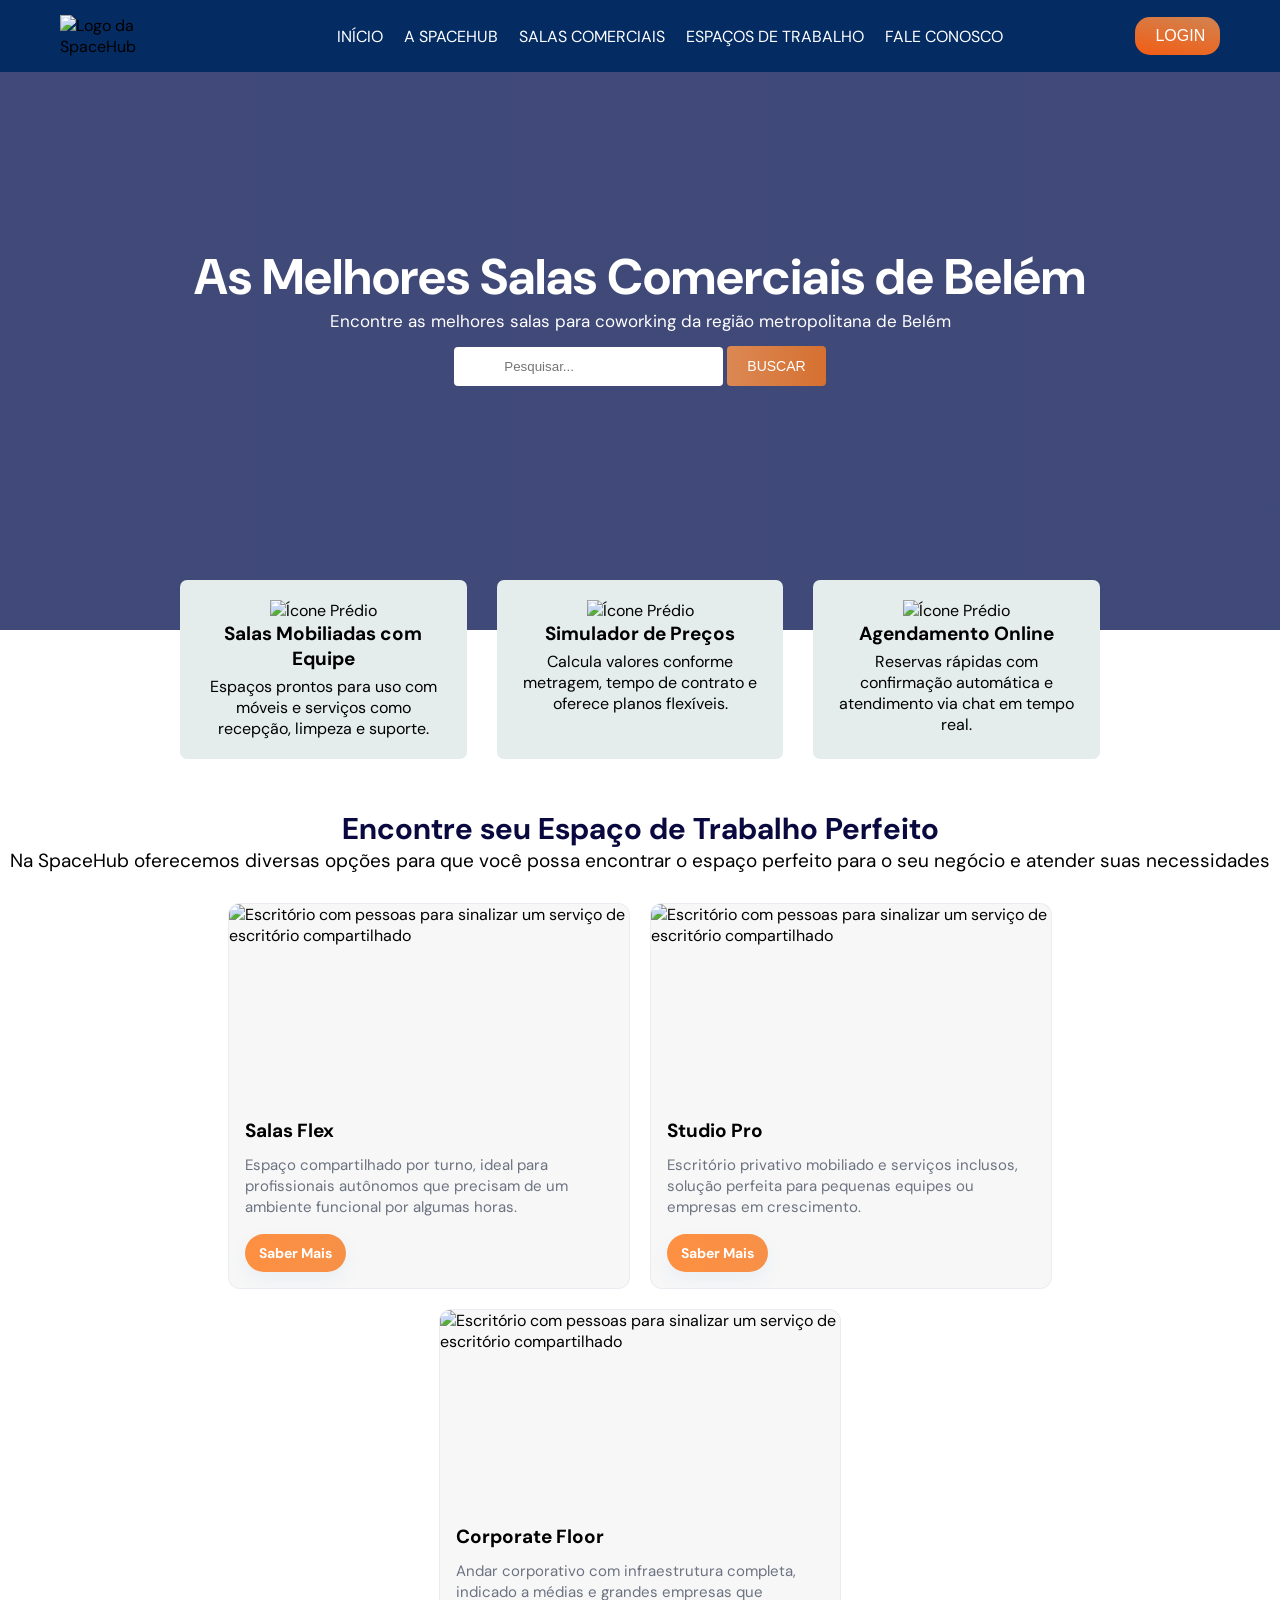
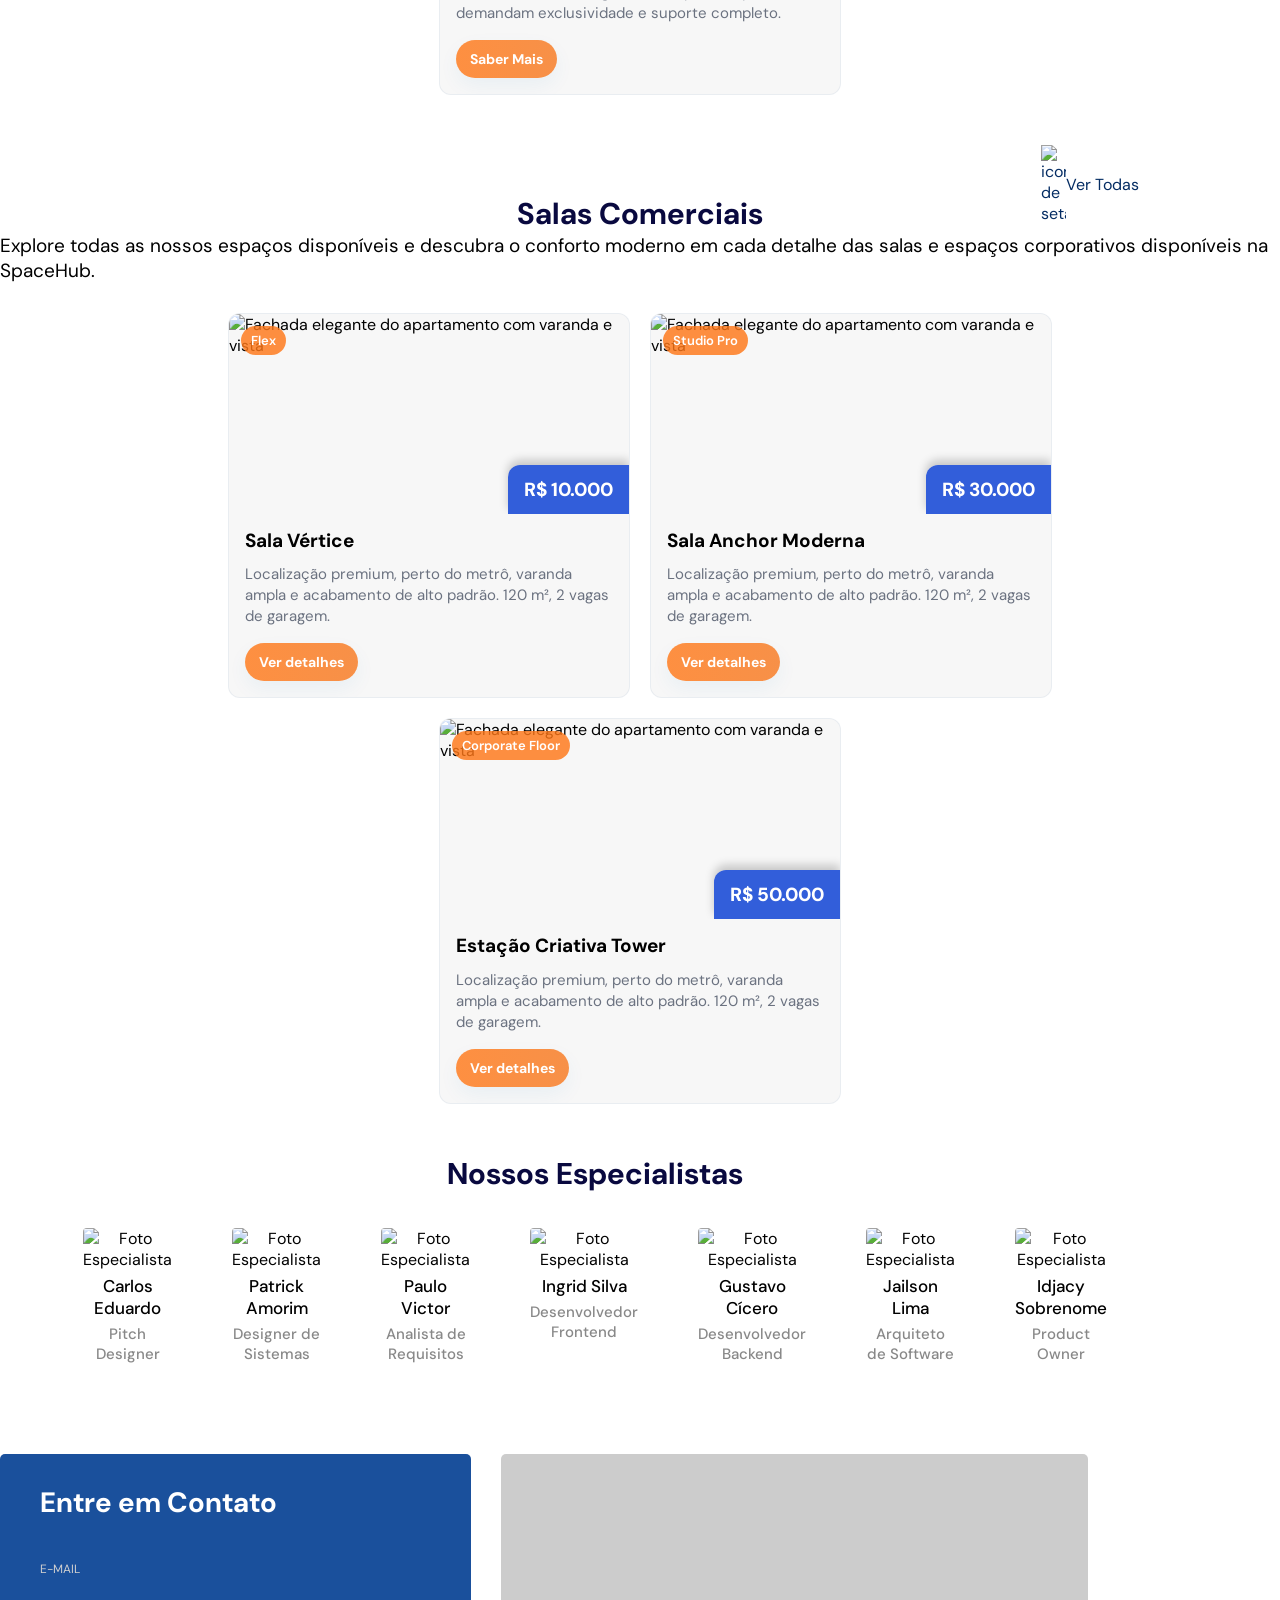
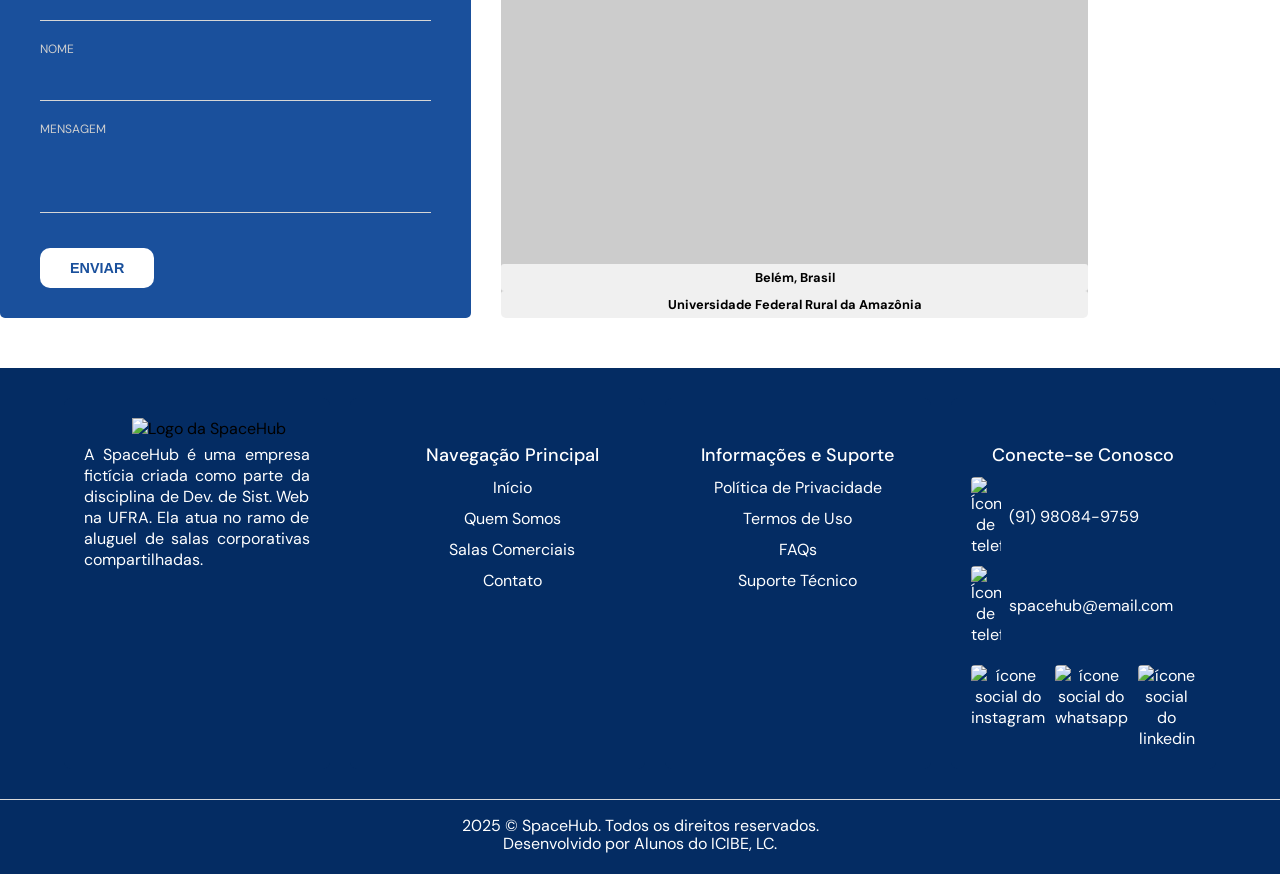
==== index.html @ b1abb8e8 "Primeiro Commit" ====
<!DOCTYPE html>
<html lang="en">
  <head>
    <meta charset="UTF-8" />
    <meta name="viewport" content="width=device-width, initial-scale=1.0" />
    <title>SpaceHub</title>
    <link rel="preconnect" href="https://fonts.googleapis.com" />
    <link rel="preconnect" href="https://fonts.gstatic.com" crossorigin />
    <link
      href="https://fonts.googleapis.com/css2?family=DM+Sans:ital,opsz,wght@0,9..40,100..1000;1,9..40,100..1000&family=Inter:ital,opsz,wght@0,14..32,100..900;1,14..32,100..900&family=Poppins:ital,wght@0,100;0,200;0,300;0,400;0,500;0,600;0,700;0,800;0,900;1,100;1,200;1,300;1,400;1,500;1,600;1,700;1,800;1,900&display=swap"
      rel="stylesheet"
    />
    <link rel="stylesheet" href="style.css" />
  </head>
  <body>
    <div class="header-menu">
      <img
        src="https://raw.githubusercontent.com/ingridslv/repositorio-imagens/main/assets/img/spacehub/logo.png"
        alt="Logo da SpaceHub"
      />
      <ul>
        <li><a href="index.html">INÍCIO</a></li>
        <li><a href="quem_somos.html">A SPACEHUB</a></li>
        <li><a href="salas_comerciais.html">SALAS COMERCIAIS</a></li>
        <li><a href="espacos_trabalho.html">ESPAÇOS DE TRABALHO</a></li>
        <li><a href="contato.html">FALE CONOSCO</a></li>
      </ul>
      <button>
        <img
          src="https://raw.githubusercontent.com/ingridslv/repositorio-imagens/main/assets/img/spacehub/user-svg.svg"
          alt=""
        />LOGIN
      </button>
    </div>

    <div class="banner">
      <h1>As Melhores Salas Comerciais de Belém</h1>
      <p>
        Encontre as melhores salas para coworking da região metropolitana de
        Belém
      </p>
      <form id="searchForm">
        <input type="text" id="searchInput" placeholder="Pesquisar..." />
        <button type="submit">BUSCAR</button>
      </form>
    </div>

    <!-- #section de icones beneficios -->

    <div class="icones-container">
      <div class="box">
        <img
          src="https://raw.githubusercontent.com/ingridslv/repositorio-imagens/main/assets/img/spacehub/office.svg"
          alt="Ícone Prédio"
        />
        <h2>Salas Mobiliadas com Equipe</h2>
        <p>
          Espaços prontos para uso com móveis e serviços como recepção, limpeza
          e suporte.
        </p>
      </div>
      <div class="box">
        <img
          src="https://raw.githubusercontent.com/ingridslv/repositorio-imagens/main/assets/img/spacehub/price.svg"
          alt="Ícone Prédio"
        />
        <h2>Simulador de Preços</h2>
        <p>
          Calcula valores conforme metragem, tempo de contrato e oferece planos
          flexíveis.
        </p>
      </div>
      <div class="box">
        <img
          src="https://raw.githubusercontent.com/ingridslv/repositorio-imagens/main/assets/img/spacehub/calendar.svg"
          alt="Ícone Prédio"
        />
        <h2>Agendamento Online</h2>
        <p>
          Reservas rápidas com confirmação automática e atendimento via chat em
          tempo real.
        </p>
      </div>
    </div>

    <!-- seção de espaços de trabalho card -->
    <div class="container-principal">
      <h2 class="titulo-principal">Encontre seu Espaço de Trabalho Perfeito</h2>
      <p class="texto-principal">
        Na SpaceHub oferecemos diversas opções para que você possa encontrar o
        espaço perfeito para o seu negócio e atender suas necessidades
      </p>
      <div class="cards">
        <div class="card-single">
          <div class="media">
            <img
              src="https://raw.githubusercontent.com/ingridslv/repositorio-imagens/main/assets/img/spacehub/offices (1).png"
              alt="Escritório com pessoas para sinalizar um serviço de escritório compartilhado"
            />
          </div>

          <div class="content">
            <h3 class="title">Salas Flex</h3>

            <p class="descricao">
              Espaço compartilhado por turno, ideal para profissionais autônomos
              que precisam de um ambiente funcional por algumas horas.
            </p>
            <a class="btn" href="#"> Saber Mais </a>
          </div>
        </div>
        <div class="card-single">
          <div class="media">
            <img
              src="https://raw.githubusercontent.com/ingridslv/repositorio-imagens/main/assets/img/spacehub/offices (2).png"
              alt="Escritório com pessoas para sinalizar um serviço de escritório compartilhado"
            />
          </div>

          <div class="content">
            <h3 class="title">Studio Pro</h3>

            <p class="descricao">
              Escritório privativo mobiliado e serviços inclusos, solução
              perfeita para pequenas equipes ou empresas em crescimento.
            </p>
            <a class="btn" href="#"> Saber Mais </a>
          </div>
        </div>
        <div class="card-single">
          <div class="media">
            <img
              src="https://raw.githubusercontent.com/ingridslv/repositorio-imagens/main/assets/img/spacehub/offices (3).png"
              alt="Escritório com pessoas para sinalizar um serviço de escritório compartilhado"
            />
          </div>

          <div class="content">
            <h3 class="title">Corporate Floor</h3>

            <p class="descricao">
              Andar corporativo com infraestrutura completa, indicado a médias e
              grandes empresas que demandam exclusividade e suporte completo.
            </p>
            <a class="btn" href="#"> Saber Mais </a>
          </div>
        </div>
      </div>
    </div>
    <!-- --------------------------salas comerciais---------------------------- -->
    <div class="container-principal salas-comerciais">
      <div class="ver-botao">
        <a class="icon-cent" href="#"
          ><img
            src="https://raw.githubusercontent.com/ingridslv/repositorio-imagens/main/assets/img/spacehub/arrow-sm-right-svgrepo-com.svg"
            alt="icon de seta"
          />Ver Todas</a
        >
      </div>
      <h2 class="titulo-principal">Salas Comerciais</h2>
      <p class="texto-principal">
        Explore todas as nossos espaços disponíveis e descubra o conforto
        moderno em cada detalhe das salas e espaços corporativos disponíveis na
        SpaceHub.
      </p>
      <div class="cards">
        <div class="card-single">
          <div class="media">
            <span class="flag" aria-hidden="true">Flex</span>
            <img
              src="https://raw.githubusercontent.com/ingridslv/repositorio-imagens/main/assets/img/spacehub/Sala-Vertice1.png"
              alt="Fachada elegante do apartamento com varanda e vista"
            />
            <div class="preco-destaque">R$ 10.000</div>
          </div>

          <div class="content">
            <h3 class="title">Sala Vértice</h3>

            <p class="descricao">
              Localização premium, perto do metrô, varanda ampla e acabamento de
              alto padrão. 120 m², 2 vagas de garagem.
            </p>
            <a class="btn" href="#"> Ver detalhes </a>
          </div>
        </div>
        <div class="card-single">
          <div class="media">
            <span class="flag" aria-hidden="true">Studio Pro</span>
            <img
              src="https://raw.githubusercontent.com/ingridslv/repositorio-imagens/main/assets/img/spacehub/Sala-Anchor1.png"
              alt="Fachada elegante do apartamento com varanda e vista"
            />
            <div class="preco-destaque">R$ 30.000</div>
          </div>

          <div class="content">
            <h3 class="title">Sala Anchor Moderna</h3>

            <p class="descricao">
              Localização premium, perto do metrô, varanda ampla e acabamento de
              alto padrão. 120 m², 2 vagas de garagem.
            </p>
            <a class="btn" href="#"> Ver detalhes </a>
          </div>
        </div>
        <div class="card-single">
          <div class="media">
            <span class="flag" aria-hidden="true">Corporate Floor</span>
            <img
              src="https://raw.githubusercontent.com/ingridslv/repositorio-imagens/main/assets/img/spacehub/estacao-criativa1.png"
              alt="Fachada elegante do apartamento com varanda e vista"
            />
            <div class="preco-destaque">R$ 50.000</div>
          </div>

          <div class="content">
            <h3 class="title">Estação Criativa Tower</h3>

            <p class="descricao">
              Localização premium, perto do metrô, varanda ampla e acabamento de
              alto padrão. 120 m², 2 vagas de garagem.
            </p>
            <a class="btn" href="#"> Ver detalhes </a>
          </div>
        </div>
      </div>
    </div>
    <!-- --------------------------especialistas ---------------------------- -->

    <div class="container-principal" style="width: 93%; justify-self: center">
      <h2 class="titulo-principal" style="margin-bottom: -35px">
        Nossos Especialistas
      </h2>
      <div
        class="colab"
        style="
          display: flex;
          flex-direction: row;
          gap: 20px;
          margin: 70px;
          margin-right: 70px;
        "
      >
        <div class="box card">
          <img
            src="https://raw.githubusercontent.com/ingridslv/repositorio-imagens/main/assets/img/spacehub/team1.png"
            alt="Foto Especialista"
            style="max-width: 100%"
          />
          <p>Carlos Eduardo</p>
          <p class="prof">Pitch Designer</p>
        </div>
        <div class="box card">
          <img
            src="https://raw.githubusercontent.com/ingridslv/repositorio-imagens/main/assets/img/spacehub/team2.png"
            alt="Foto Especialista"
            style="max-width: 100%"
          />
          <p>Patrick Amorim</p>
          <p class="prof">Designer de Sistemas</p>
        </div>
        <div class="box card">
          <img
            src="https://raw.githubusercontent.com/ingridslv/repositorio-imagens/main/assets/img/spacehub/team3.png"
            alt="Foto Especialista"
            style="max-width: 100%"
          />
          <p>Paulo Victor</p>
          <p class="prof">Analista de Requisitos</p>
        </div>
        <div class="box card">
          <img
            src="https://raw.githubusercontent.com/ingridslv/repositorio-imagens/main/assets/img/spacehub/team4.png"
            alt="Foto Especialista"
            style="max-width: 100%"
          />
          <p>Ingrid Silva</p>
          <p class="prof">Desenvolvedor Frontend</p>
        </div>
        <div class="box card">
          <img
            src="https://raw.githubusercontent.com/ingridslv/repositorio-imagens/main/assets/img/spacehub/team5.png"
            alt="Foto Especialista"
            style="max-width: 100%"
          />
          <p>Gustavo Cícero</p>
          <p class="prof">Desenvolvedor Backend</p>
        </div>
        <div class="box card">
          <img
            src="https://raw.githubusercontent.com/ingridslv/repositorio-imagens/main/assets/img/spacehub/team6.png"
            alt="Foto Especialista"
            style="max-width: 100%"
          />
          <p>Jailson Lima</p>
          <p class="prof">Arquiteto de Software</p>
        </div>
        <div class="box card">
          <img
            src="https://raw.githubusercontent.com/ingridslv/repositorio-imagens/main/assets/img/spacehub/team7.png"
            alt="Foto Especialista"
            style="max-width: 100%"
          />
          <p>Idjacy Sobrenome</p>
          <p class="prof">Product Owner</p>
        </div>
      </div>
    </div>

    <!-- ----------------------------------------------form contato------------------------ -->
    <div style="width: 85%; justify-self: center">
      <div class="area-cont">
        <div class="bloco-formulario">
          <h2 class="titulo-bloco">Entre em Contato</h2>

          <form class="formulario-mensagem">
            <div class="campo-grupo">
              <label for="email" class="rotulo">E-mail</label>
              <input
                type="email"
                id="email"
                class="campo-texto"
                placeholder=""
              />
            </div>

            <div class="campo-grupo">
              <label for="nome" class="rotulo">Nome</label>
              <input type="text" id="nome" class="campo-texto" placeholder="" />
            </div>

            <div class="campo-grupo-mensagem">
              <label for="mensagem" class="rotulo">Mensagem</label>
              <textarea
                id="mensagem"
                class="campo-mensagem"
                placeholder=""
              ></textarea>
            </div>

            <button type="submit" class="botao-enviar">ENVIAR</button>
          </form>
        </div>

        <div class="bloco-mapa">
          <iframe
            src="https://www.google.com/maps/embed?pb=!1m18!1m12!1m3!1d1676.971108104439!2d-48.446767790359225!3d-1.4549775258487991!2m3!1f0!2f0!3f0!3m2!1i1024!2i768!4f13.1!3m3!1m2!1s0x92a48c517bfd06bd%3A0x8cbe0b977db3748b!2sUniversidade%20Federal%20Rural%20da%20Amaz%C3%B4nia!5e0!3m2!1spt-BR!2sbr!4v1763254432867!5m2!1spt-BR!2sbr"
            width="100%"
            height="100%"
            style="border: 0"
            allowfullscreen=""
            loading="lazy"
            referrerpolicy="no-referrer-when-downgrade"
          ></iframe>

          <p class="texto-mapa">Belém, Brasil</p>
          <p class="texto-mapa">Universidade Federal Rural da Amazônia</p>
        </div>
      </div>
    </div>

    <!-- --------------------------footer ---------------------------- -->
    <div class="container-principal footerdiv">
      <div class="cards">
        <div class="box card foot">
          <img
            id="logo-foot"
            src="https://raw.githubusercontent.com/ingridslv/repositorio-imagens/main/assets/img/spacehub/logo.png"
            alt="Logo da SpaceHub"
          />
          <p style="text-align: justify; color: white">
            A SpaceHub é uma empresa fictícia criada como parte da disciplina de
            Dev. de Sist. Web na UFRA. Ela atua no ramo de aluguel de salas
            corporativas compartilhadas.
          </p>
        </div>
        <div class="box card foot" style="padding-left: 50px">
          <h3>Navegação Principal</h3>
          <ul>
            <li><a href="index.html">Início</a></li>
            <li><a href="quem_somos.html">Quem Somos</a></li>
            <li><a href="salas_comerciais.html">Salas Comerciais</a></li>
            <li><a href="contato.html">Contato</a></li>
          </ul>
        </div>
        <div class="box card foot">
          <h3>Informações e Suporte</h3>
          <ul>
            <li>
              <a href="#">Política de Privacidade</a>
            </li>
            <li><a href="#">Termos de Uso</a></li>
            <li><a href="#">FAQs</a></li>
            <li><a href="#">Suporte Técnico</a></li>
          </ul>
        </div>
        <div class="box card foot">
          <h3>Conecte-se Conosco</h3>
          <ul>
            <li>
              <a href="#" class="icon-cent"
                ><img
                  src="https://raw.githubusercontent.com/ingridslv/repositorio-imagens/main/assets/img/spacehub/phone-calling-rounded-svgrepo-com.svg"
                  style="padding-right: 8px"
                  alt="Ícone de telefone"
                />(91) 98084-9759</a
              >
            </li>
            <li>
              <a href="#" class="icon-cent"
                ><img
                  src="https://raw.githubusercontent.com/ingridslv/repositorio-imagens/main/assets/img/spacehub/chat-unread-svgrepo-com.svg"
                  style="padding-right: 8px"
                  alt="Ícone de telefone"
                />spacehub@email.com</a
              >
            </li>
            <ul style="display: flex; flex-direction: row">
              <li>
                <a href="#"
                  ><img
                    src="https://raw.githubusercontent.com/ingridslv/repositorio-imagens/main/assets/img/spacehub/instagram-1-svgrepo-com.svg"
                    alt="ícone social do instagram"
                /></a>
              </li>
              <li>
                <a href="#"
                  ><img
                    src="https://raw.githubusercontent.com/ingridslv/repositorio-imagens/main/assets/img/spacehub/whatsapp-svgrepo-com.svg"
                    alt="ícone social do whatsapp"
                /></a>
              </li>
              <li>
                <a href="#"
                  ><img
                    src="https://raw.githubusercontent.com/ingridslv/repositorio-imagens/main/assets/img/spacehub/linkedin-1-svgrepo-com.svg"
                    alt="ícone social do linkedin"
                /></a>
              </li>
            </ul>
          </ul>
        </div>
      </div>
    </div>
    <div class="rodape">
      <hr
        style="
          border: none;
          height: 1px;
          background-color: #dbdbdb;
          width: 100%;
        "
      />
      <p style="margin-top: 15px">
        2025 © SpaceHub. Todos os direitos reservados.
      </p>
      <p style="margin-top: -3px">Desenvolvido por Alunos do ICIBE, LC.</p>
    </div>
  </body>
</html>
---- style.css ----
* {
    margin: 0;
    padding: 0;
}

body {
    font-family: 'DM Sans', sans-serif;
}

.header-menu {
    height: fit-content;
    display: flex;
    flex-direction: row;
    justify-content: space-around;
    align-items: center;
    padding-top: 15px;
    padding-bottom: 15px;
    z-index: 9999;
}

.header-menu img {
    width: 150px;
}

.header-menu ul {
    display: flex;
    list-style: none;
}

.header-menu ul li a {
    display: flex;
    align-items: center;
    font-size: 16px;
    margin: 5px 8px;
    padding-right: 5px;
    padding-right: 5px;
    position: relative;
    text-decoration: none;
    color: white;
}

.header-menu ul li a::after{
    content: '';
    width: 0;
    height: 2px;
    background: #FC9404;
    position: absolute;
    bottom: -15px;
    transition: width 0.3s;
}

.header-menu ul li a:hover::after, .header-menu ul li a.active-link::after{
    width: 100%;
}

.header-menu button img {
    width: 13px;
    padding-right: 5px;
}

.header-menu button {
    background: linear-gradient(10deg, #ff5f0ff3, #ff974dd0);
    color: white;
    padding: 10px 15px;
    font-size: 16px;
    border: #FC9404;
    border-radius: 15px;
}

.header-menu {
    background-color: #042C63;
}

.header-menu {
    position: fixed;
    top: 0;
    width: 100%;
}

/*------------------------------------banner-------------------------------------*/

.banner {
  height: 630px;
  background-image: linear-gradient(rgba(16, 28, 87, 0.8), rgba(16, 28, 87, 0.8)), url('img/capa.jpg');
  background-size: cover;
  background-position: center;
  background-repeat: no-repeat;
  display: flex;
  flex-direction: column;
  justify-content: center;
  align-items: center;
}

.banner h1{
    font-size: 50px;
    color: white;
}

.banner p{
    color: white;
    font-size: 17px;
}

/* --------------- */

.contato-banner {
  background-image: linear-gradient(rgba(16, 28, 87, 0.8), rgba(16, 28, 87, 0.8)), url('img/capa-contato.jpg');
}

/* -------------------- */

.quem-banner {
  background-image: linear-gradient(rgba(16, 28, 87, 0.8), rgba(16, 28, 87, 0.8)), url('img/banner-qm.png');
  background-position-y: top;
}

/* ------------------------ */

.banner input {
    padding: 12px 50px;
    margin-top: 15px;
    border-radius: 4px;
    border:none;
}

.banner button {
    padding: 12px 20px;
    background: linear-gradient(90deg, #ff964bd0, #f77920d0);
    font-size: 14px;
    border: #FC9404;
    color: white;
    border-radius: 4px;
}

.banner button:hover {
    background: #1a509c;
}

.icones-container {
    display: flex;
    gap: 30px;
    margin-left: 180px;
    margin-right: 180px;
}

.box {
    flex: 1; 
    background-color: #E4ECEC;
    padding: 20px;
    text-align: center;
    border-radius: 7px;
}

.box img {
    width: 35px;
}

.box h2 {
    font-size: 19px;
}

.box p{
    font-size: 16px;
    margin-top: 5px;
}

.icones-container {
    margin-top: -50px;
}

/* -------------------------cards trabalho-------------------------------------------- */
.container-principal {
    display: flex;
    justify-content: center;
    align-items: center;
    flex-direction: column;
    margin-top: 50px;
}

.titulo-principal {
    font-size: 30px;
    color: rgb(9, 9, 63);
}

.texto-principal {
    font-size: 19px;
}

.cards {
    display: flex;
    flex-direction: row;
    flex-wrap: wrap;
    width: 90%;
    gap: 20px;
    margin-top: 30px;
    justify-content: center;
}

.card img {
    width: 100%;
    border-radius: 4px 4px 0 0;
}

.card-single {
  width: 100%;
  max-width: 400px;
  background-color: #f7f7f7;
  border-radius: 12px;
  box-shadow: #0d4f8b1f;
  overflow: hidden;
  display: grid;
  border: 1px solid #0d4f8b0f;
  flex: 1 1 400px;
}

.media {
  position: relative;
  overflow: hidden;
  min-height: 200px;
}
.media img {
  width: 100%;
  height: 100%;
  object-fit: cover;
  display: block;
  transition: transform 0.6s cubic-bezier(0.2, 0.9, 0.2, 1);
  transform-origin: center center;
}
.media:hover img, .media:focus-within img {
  transform: scale(1.08);
}

.flag {
  position: absolute;
  left: 12px;
  top: 12px;
  background: #ff7818d0;
  color: white;
  padding: 6px 10px;
  font-weight: 600;
  font-size: 13px;
  border-radius: 999px;
  z-index: 999;
}


.content {
  padding: 16px;
  display: flex;
  flex-direction: column;
  gap: 12px;
}

.title {
  font-size: 19px;
  font-weight: 700;
  margin: 0;
  line-height: 1.2;
}

.descricao {
  margin: 0;
  color: #6b7280;
  font-size: 15px;
  line-height: 1.4;
}

.btn {
  margin-top: 4px;
  background: linear-gradient(90deg, #ff7818d0, #f77920d0);
  border: none;
  color: white;
  padding: 10px 14px;
  border-radius: 20px;
  font-weight: 700;
  font-size: 14px;
  box-shadow: 0 8px 20px rgba(23, 112, 193, 0.06);
  text-decoration: none;
  display: inline-flex;
  align-items: center;
  gap: 8px;
  max-width: fit-content;
  transition: transform 0.3s ease;
}

.btn:hover {
  transform: translateY(-7px);
}

.preco-destaque {
  position: absolute;
  bottom: 0;
  right: 0;
  background-color: #1d4ed8e6;
  color: white;
  padding: 12px 16px;
  border-top-left-radius: 12px;
  font-weight: 800;
  font-size: 19px;
  box-shadow: 0 -5px 10px rgba(0, 0, 0, 0.2);
  z-index: 10;
}

.ver-botao {
  display: flex;
  align-items: self-end;
  justify-content: flex-end;
  flex-direction: row;
  width: 78%;
}

.ver-botao a{
  text-decoration: none;
  color: #042C63;
  margin-bottom: -30px;
  z-index: 20;
}

.ver-botao a{
  text-decoration: none;
}

.ver-botao a img {
  width: 25px;
}


.container-contato {
    max-width: 1200px; 
    margin: 0 auto; 
    padding: 0 20px;
}


/* -------------------------------especialistas---------------------------- */
.colab .card p {
  font-size: 17px;
  text-align: center;
  font-weight: 500;
}

.colab .card .prof {
  font-size: 15px;
  color: rgba(71, 71, 71, 0.648)
}

.colab .card {
  background-color: white;
  margin-top: -20px;
}

#contato input {
    padding: 12px 50px;
    margin-top: 15px;
    border-radius: 4px;
    border:none;
    background-color: #ccc;
}


/* ---------------------------------contatoicones------------ */

.informacoes-rapidas {
    display: flex; 
    justify-content: space-between; 
    margin-bottom: 30px; 
    gap: 20px; 
}

.cartao-info {
    flex: 1; 
    background-color: white; 
    padding: 30px 20px;
    text-align: center; 
    border-radius: 5px; 
    box-shadow: 0 4px 8px rgba(0, 0, 0, 0.1); 
    height: 180px; 
    display: flex;
    flex-direction: column; 
    justify-content: center; 
}

.titulo-info {
    font-size: 14px;
    font-weight: bold;
    color: #3a3a3a; 
    margin-bottom: 8px;
}

.detalhe-info {
    font-size: 0.9em;
    color: #333; 
    margin-bottom: 3px;
    line-height: 1.2;
}

.cartao-info img{
  width: 50px;
  margin-bottom: 10px;
}

/* ------------------------form e mapa---------------------- */
.area-cont {
    display: flex; /* lado a lado */
    gap: 30px; 
}

.bloco-formulario {
    flex: 1; 
    background-color: #1a509c; 
    color: #ffffff; 
    padding: 30px 40px;
    border-radius: 5px;
}

.titulo-bloco {
    font-size: 28px;
    font-weight: bold;
    margin-bottom: 30px;
    padding-bottom: 10px;
}

.formulario-mensagem {
    display: flex;
    flex-wrap: wrap; 
    gap: 20px; 
}

.campo-grupo {
    /* campo de e-mail e nome dividem linha */
    flex: 1 1 calc(50% - 10px); 
    display: flex;
    flex-direction: column; 
}

.campo-grupo-mensagem {
    width: 100%; 
    display: flex;
    flex-direction: column;
}

.rotulo {
    font-size: 0.75em;
    color: #cfcfcf; 
    margin-bottom: 5px;
    text-transform: uppercase;
}

.campo-texto, .campo-mensagem {
    background: transparent; 
    border: none;
    border-bottom: 1px solid #d6d6d6; 
    padding: 10px 0;
    color: white;
    font-size: 1em;
    outline: none; 
}

.campo-mensagem {
    height: 50px; 
    resize: none; 
    overflow: auto;
}


.botao-enviar {
    background-color: white;
    color: #1a509c;
    border: none;
    padding: 12px 30px;
    font-size: 0.9em;
    font-weight: bold;
    transition: background-color 0.3s;
    margin-top: 15px;
    text-align: center;
    border-radius: 10px;
}

.botao-enviar:hover {
    background-color: #FC9404; 
    color: white;
}


.bloco-mapa {
    flex: 1.5;
    background-color: #ccc; 
    background-size: cover;
    background-position: center;
    border-radius: 5px;
    min-height: 400px; 
    display: flex;
    flex-direction: column;
    justify-content: flex-end; /* Coloca o texto de simulação na parte de baixo */
    padding: 0;
    text-align: center;
    color: black;
    font-weight: bold;
}
.texto-mapa {
    font-size: 0.8em;
    background-color: #ffffffb3;
    padding: 5px;
    border-radius: 3px;
}


iframe {
  border-radius: 8px;
}



/* -------------------footer -------------------------------- */
.foot a {
    text-decoration: none;
    color: white;
}

.foot a:hover {
  color: #FC9404;
}

.foot ul {
    list-style: none;
    display: flex;
    flex-direction: column;
    gap: 10px;
    margin-top: 10px;
}

.foot h3 {
  font-size: 18px;
  font-weight: 500;
  color: white;
  padding-top: 25px;
}

.footerdiv {
  background-color: #042C63;
  padding-bottom: 30px;
}

.foot {
  background-color: #042C63;
}


#logo-foot {
  width: 70%;
  border-radius: 0;
  margin-left: 25px;
}

.foot ul li a img {
  width: 30px;
}

.icon-cent {
  display: flex;
  align-items: center;
  gap: 8px"
}

.rodape {
  background-color: #042c63;
  display: flex;
  flex-direction: column;
  justify-content: center;
  align-items: center;
  padding-bottom: 20px;
}
.rodape p{
  color:white;
}

.div-box {
  background-color: #869bb9;
}





/* ------------------------galeria-salas----------------- */
.galeria img {
  width: 100%; /*ou 500px*/
  margin-top: 90px;
  cursor: pointer;
  transition: transform 0.3s ease;
  border-radius: 5px;
}

.galeria {
  display: flex;
  align-items: center;
  justify-content: space-between;
  padding: 0;
  width: 100%;
  gap: 5px;
}

.galeria img:hover {
  transform: scale(1.05);
}

#zoom {
  display: none;
  position: fixed;
  top: 0; left: 0;
  width: 100%;
  height: 100%;
  background: rgba(0,0,0,0.8);
  justify-content: center;
  align-items: center;
  z-index: 999;
}

#zoom img {
  width: 750px;
  height: 550px;
  box-shadow: 0 0 30px #ffffff27;
}


/* -----------------------info single salas ---------------------------- */

.info {
  flex: 1.5;
}

.info-contato {
  flex: 1;
}

.info .share img {
  width: 30px;
}
.info ul {
  list-style: none;
  display: flex;
  flex-direction: row;
  gap: 20px;
}

.info .share {
  background: #1e4e91;
  border-radius: 10px;
  margin-top: 20px;
  color: white;
}

.info a img {
  width: 15px;
  padding-right: 8px;
}

.info a {
  text-decoration: none;
  color: #5f5f5f;
  font-size: 15px;
  cursor: default;
}

.info h2 {
  margin-top: 20px;
  font-size: 33px;
}


/* ------------------------------------comodidades---------------------------------- */
.info .comodidades {
  color: #333;
  font-size: 16px;
  cursor: default;
}

.info .comodidades img {
  width: 20px;
}

.lista-comodidades {
  display: flex;
  flex-wrap: wrap;
  gap: 15px 25px; 
  list-style: none;
  padding: 0 0 20px 0;
  margin: 20px 0 0 0;
  border-bottom: 1px solid #d6d6d6;
}

/* ---------------------------quem somos------------------------------------------ */

.cont1 {
  flex: 1.2;
}

.cont2{
  flex: 1;
}










/* -----------------------mobile------------------------------- */
/* @media (max-width: 1024px) {
  .icones-container {
    margin-left: 60px;
    margin-right: 60px;
    flex-wrap: wrap;
    justify-content: center;
  }

  .cards {
    flex-wrap: wrap;
    justify-content: center;
  }
}

@media (max-width: 768px) {
  .header-menu {
    flex-direction: column;
    align-items: flex-start;
    padding: 10px 20px;
  }

  .header-menu ul {
    flex-direction: column;
    width: 100%;
    padding: 0;
  }

  .header-menu ul li a {
    margin: 10px 0;
  }

  .banner h1 {
    font-size: 36px;
    text-align: center;
  }

  .banner p {
    font-size: 15px;
    text-align: center;
  }

  .banner input {
    width: 80%;
  }

  .icones-container {
    flex-direction: column;
    margin: 0 20px;
  }

  .cards {
    flex-direction: column;
    width: 100%;
    padding: 0 20px;
  }

  .card {
    width: 100%;
  }

  .titulo-principal {
    font-size: 28px;
    text-align: center;
  }

  .texto-principal {
    font-size: 16px;
    text-align: center;
  }
}

@media (max-width: 480px) {
  .header-menu img {
    width: 120px;
  }

  .header-menu button {
    font-size: 14px;
    padding: 8px 12px;
  }

  .banner h1 {
    font-size: 28px;
  }

  .banner input,
  .banner button {
    width: 90%;
    font-size: 13px;
  }

  .box h2 {
    font-size: 17px;
  }

  .box p {
    font-size: 14px;
  }

  .card button {
    font-size: 14px;
    padding: 10px 15px;
  }
} */

/* forms contato

@media (max-width: 768px) {
    

    .informacoes-rapidas {
        flex-direction: column;
    }
    

    .area-interativa {
        flex-direction: column;
    }

   
    .bloco-mapa {
        min-height: 300px;
    }
}  */
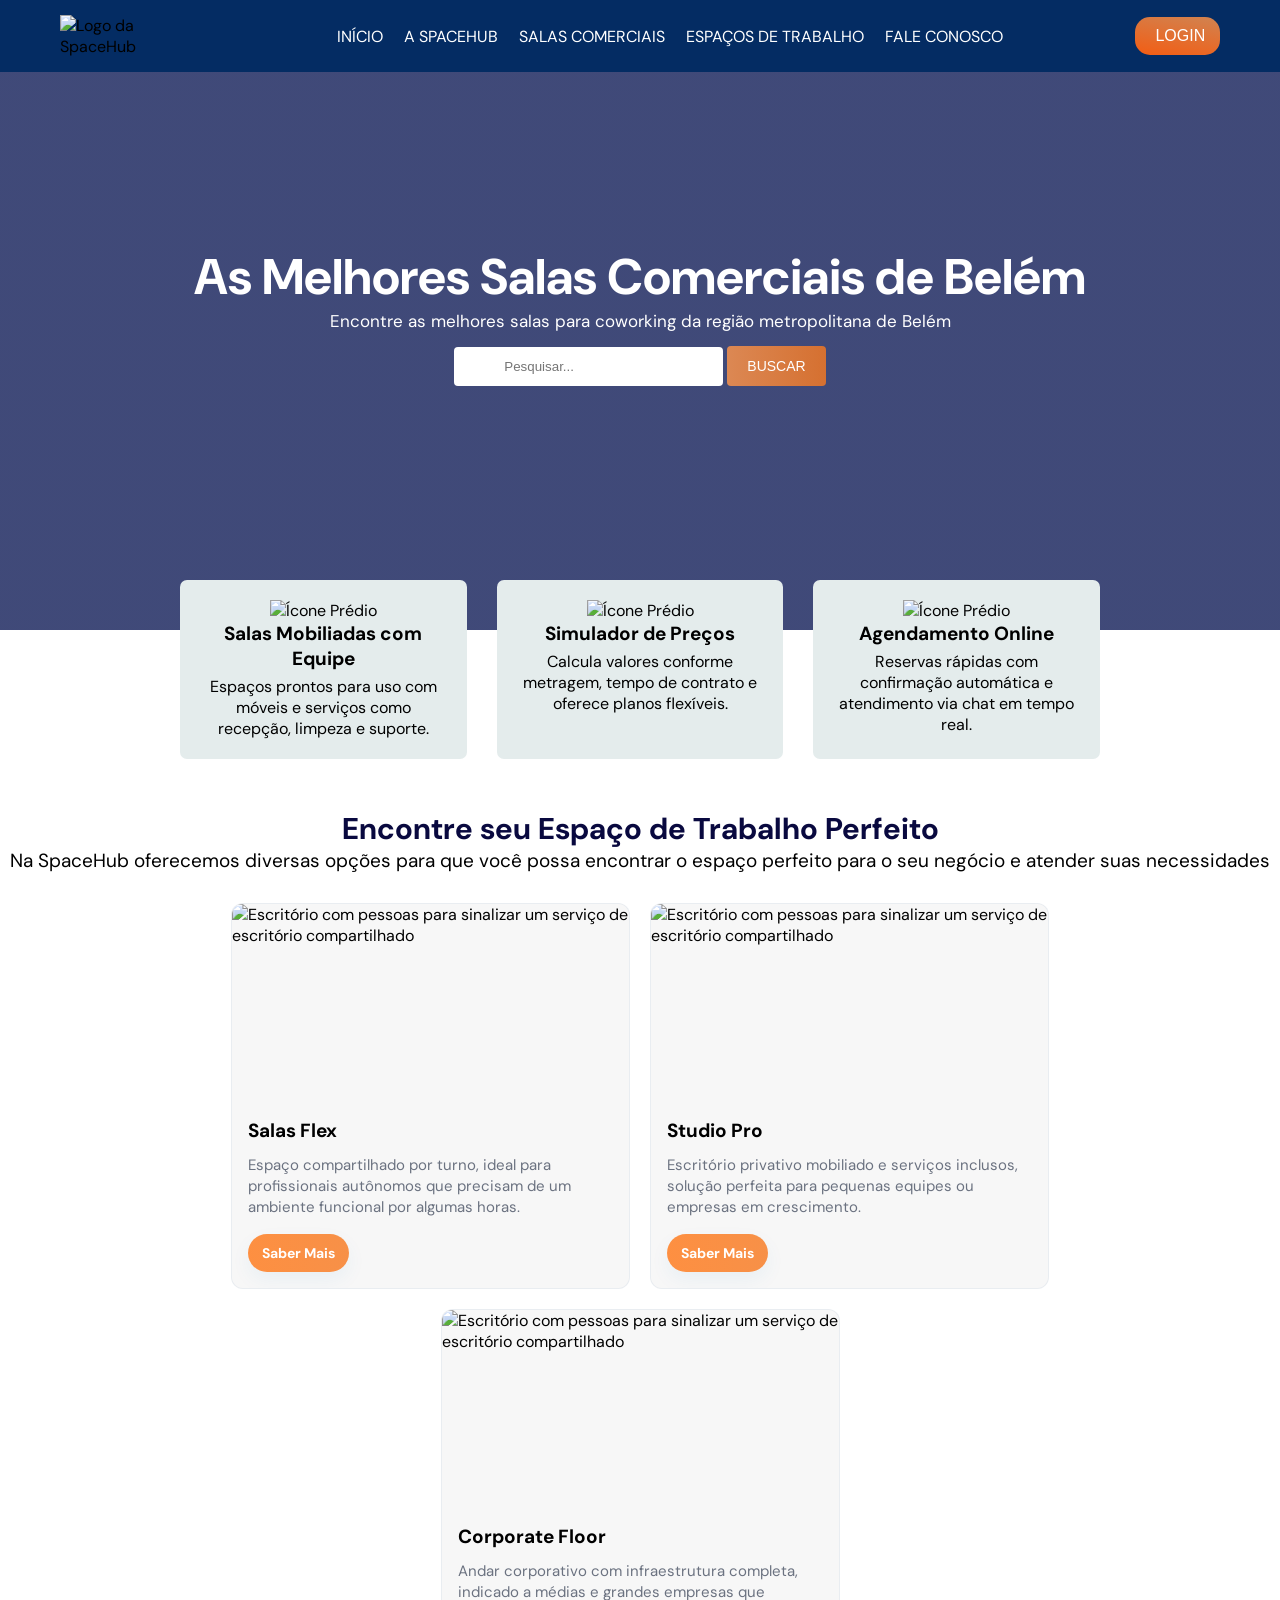
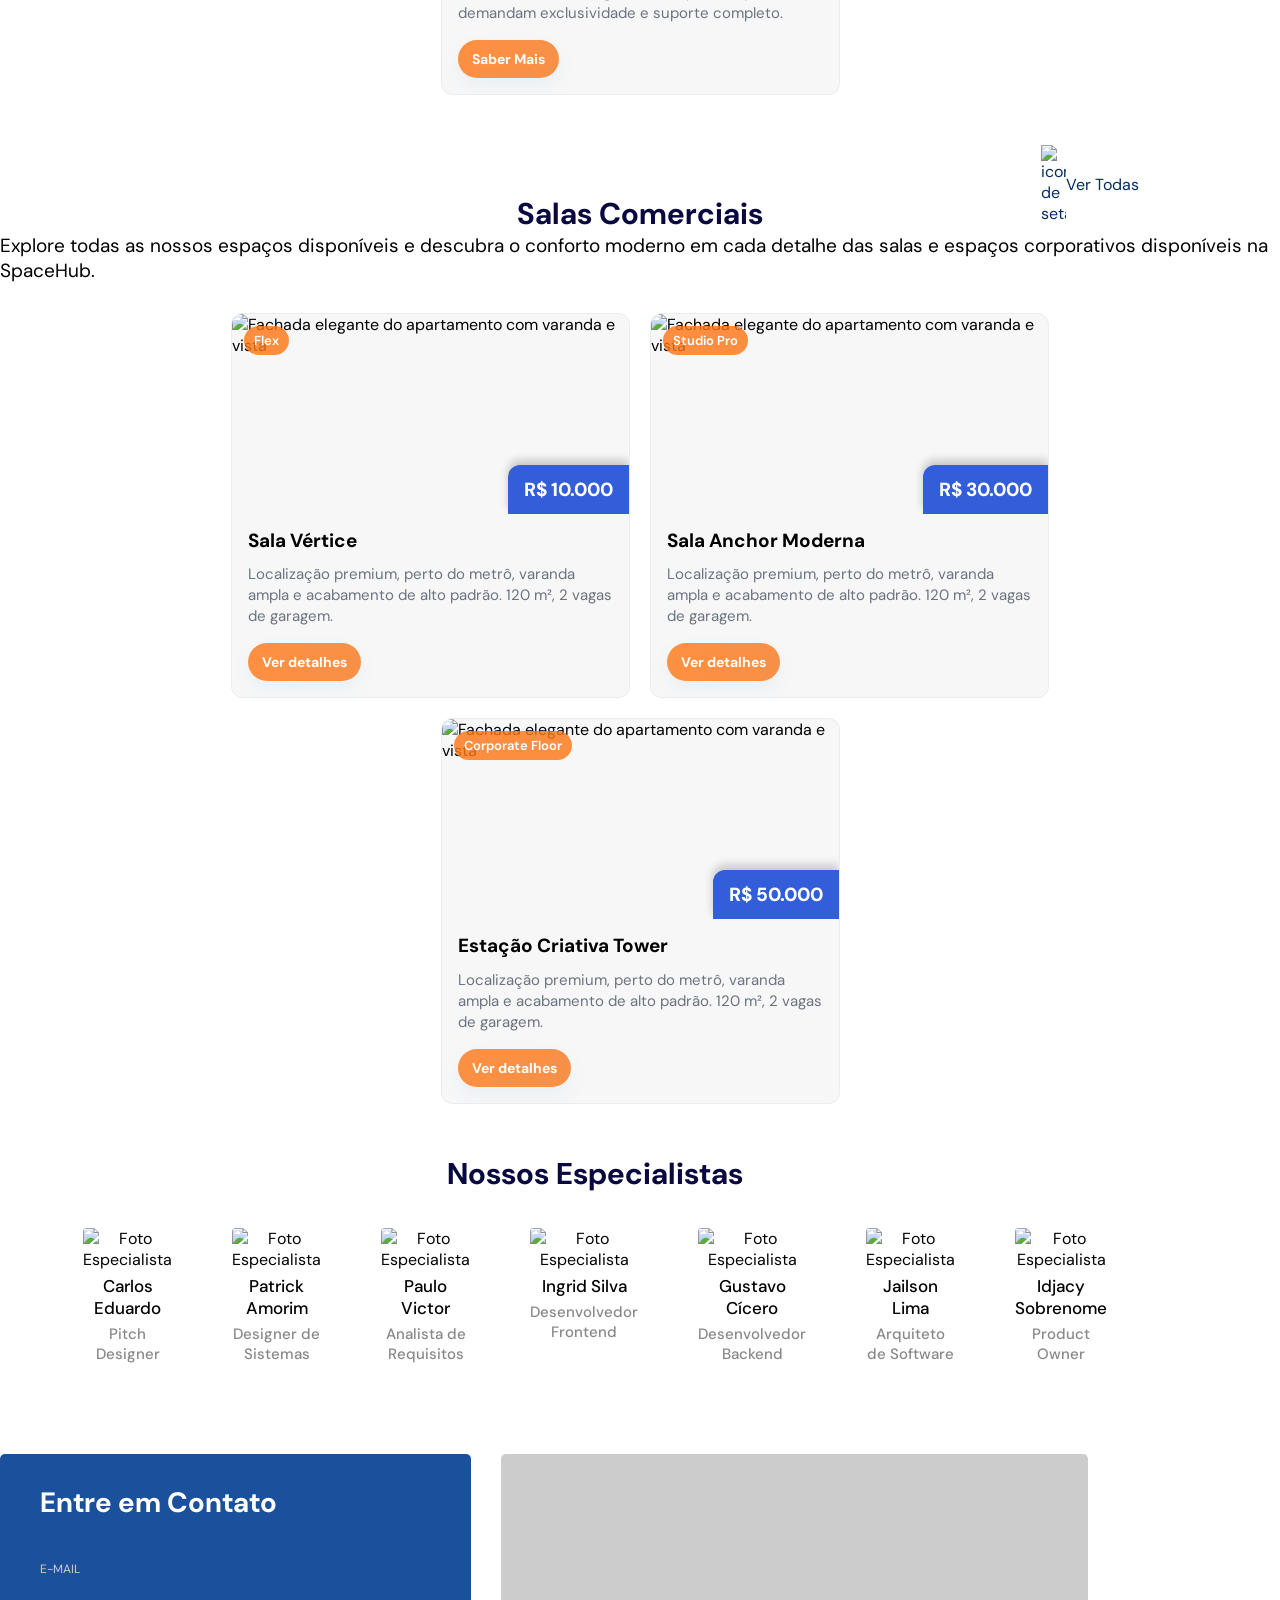
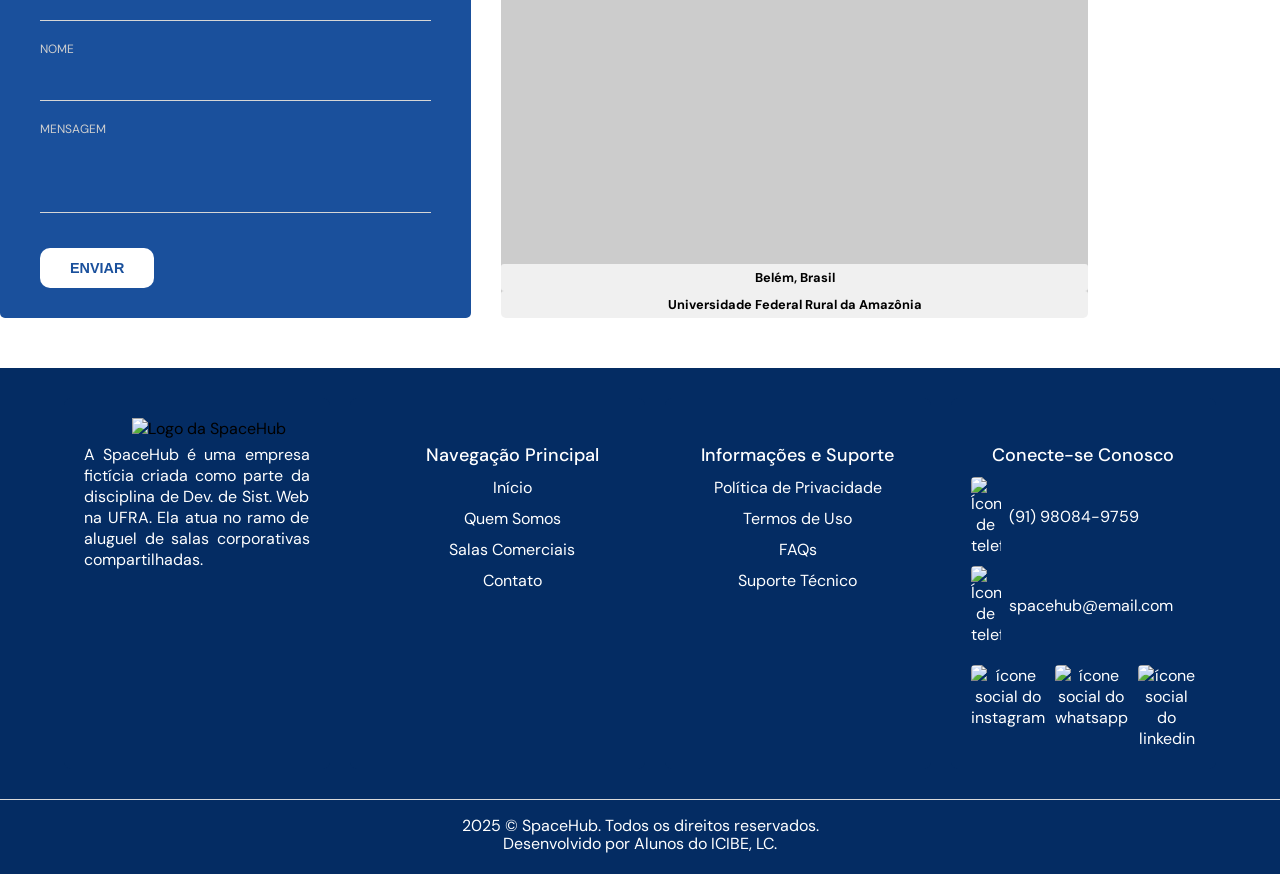
==== commit 46e471ff: "Atualizações" ====
--- a/index.html
+++ b/index.html
@@ -14,10 +14,18 @@
   </head>
   <body>
     <div class="header-menu">
-      <img
-        src="https://raw.githubusercontent.com/ingridslv/repositorio-imagens/main/assets/img/spacehub/logo.png"
-        alt="Logo da SpaceHub"
-      />
+      <div style="display: flex; flex-direction: row">
+        <img
+          src="https://raw.githubusercontent.com/ingridslv/repositorio-imagens/main/assets/img/spacehub/logo.png"
+          alt="Logo da SpaceHub"
+        />
+        <img
+          src="https://raw.githubusercontent.com/ingridslv/repositorio-imagens/main/assets/img/spacehub/bars-svgrepo-com.svg"
+          class="img-mobile"
+          style="width: 30px; padding-left: 180px"
+          alt=""
+        />
+      </div>
       <ul>
         <li><a href="index.html">INÍCIO</a></li>
         <li><a href="quem_somos.html">A SPACEHUB</a></li>
@@ -26,10 +34,14 @@
         <li><a href="contato.html">FALE CONOSCO</a></li>
       </ul>
       <button>
-        <img
-          src="https://raw.githubusercontent.com/ingridslv/repositorio-imagens/main/assets/img/spacehub/user-svg.svg"
-          alt=""
-        />LOGIN
+        <a
+          href="login.html"
+          style="text-decoration: none; color: white; font-weight: 500"
+          ><img
+            src="https://raw.githubusercontent.com/ingridslv/repositorio-imagens/main/assets/img/spacehub/user-svg.svg"
+            alt=""
+          />LOGIN</a
+        >
       </button>
     </div>
 
@@ -457,5 +469,14 @@
       </p>
       <p style="margin-top: -3px">Desenvolvido por Alunos do ICIBE, LC.</p>
     </div>
+
+    <script>
+      const icon = document.querySelector(".img-mobile");
+      const menu = document.querySelector(".header-menu");
+
+      icon.addEventListener("click", () => {
+        menu.classList.toggle("active");
+      });
+    </script>
   </body>
 </html>
--- a/style.css
+++ b/style.css
@@ -77,11 +77,14 @@
     width: 100%;
 }
 
+.img-mobile {
+  display: none;
+}
 /*------------------------------------banner-------------------------------------*/
 
 .banner {
   height: 630px;
-  background-image: linear-gradient(rgba(16, 28, 87, 0.8), rgba(16, 28, 87, 0.8)), url('img/capa.jpg');
+  background-image: linear-gradient(rgba(16, 28, 87, 0.8), rgba(16, 28, 87, 0.8)), url('https://raw.githubusercontent.com/ingridslv/repositorio-imagens/main/assets/img/spacehub/capa-banner.png');
   background-size: cover;
   background-position: center;
   background-repeat: no-repeat;
@@ -104,15 +107,20 @@
 /* --------------- */
 
 .contato-banner {
-  background-image: linear-gradient(rgba(16, 28, 87, 0.8), rgba(16, 28, 87, 0.8)), url('img/capa-contato.jpg');
+  background-image: linear-gradient(rgba(16, 28, 87, 0.8), rgba(16, 28, 87, 0.8)), url('https://raw.githubusercontent.com/ingridslv/repositorio-imagens/main/assets/img/spacehub/capa-contato.png');
 }
 
 /* -------------------- */
 
 .quem-banner {
-  background-image: linear-gradient(rgba(16, 28, 87, 0.8), rgba(16, 28, 87, 0.8)), url('img/banner-qm.png');
+  background-image: linear-gradient(rgba(16, 28, 87, 0.8), rgba(16, 28, 87, 0.8)), url('https://raw.githubusercontent.com/ingridslv/repositorio-imagens/main/assets/img/spacehub/capa-qmsomos.png');
   background-position-y: top;
 }
+.salas-comerciais-banner {
+  background-image: linear-gradient(rgba(16, 28, 87, 0.8), rgba(16, 28, 87, 0.8)), url('https://raw.githubusercontent.com/ingridslv/repositorio-imagens/main/assets/img/spacehub/capa-salas.png');
+  background-position-y: top;
+}
+
 
 /* ------------------------ */
 
@@ -130,12 +138,112 @@
     border: #FC9404;
     color: white;
     border-radius: 4px;
-}
+    cursor: pointer;
+}
+
 
 .banner button:hover {
     background: #1a509c;
 }
 
+/* ------------------------------------header mb------------------- */
+@media (max-width: 768px) {
+    /* --- Header --- */
+    .header-menu {
+        position: fixed; 
+        flex-direction: column;
+        height: auto;
+        padding: 20px;
+        gap: 20px;
+    }
+
+    .header-menu img {
+        width: 140px;
+    }
+
+    .header-menu ul {
+        flex-direction: column;
+        width: 100%;
+        text-align: center;
+        gap: 10px;
+    }
+
+    .header-menu ul li a {
+        justify-content: center;
+        margin: 5px 0;
+        font-size: 16px;
+        padding: 10px; 
+        display: block;
+    }
+
+    .header-menu button {
+        width: 100%;
+        max-width: 280px;
+        margin-top: 10px;
+    }
+
+    .header-menu button a {
+        display: flex;
+        justify-content: center;
+        align-items: center;
+    }
+
+    /* --- Banner --- */
+    .banner {
+        height: auto; 
+        min-height: 500px;
+        padding: 60px 20px; 
+        background-attachment: scroll;
+    }
+
+    .banner h1 {
+        font-size: 32px;
+        line-height: 1.2;
+        margin-bottom: 15px;
+    }
+
+    .banner p {
+        font-size: 16px;
+        margin-bottom: 25px;
+        padding: 0;
+    }
+
+    .banner form#searchForm {
+        display: flex;
+        flex-direction: column;
+        width: 100%;
+        align-items: center;
+        gap: 15px;
+    }
+
+    .banner input {
+        width: 100%;
+        max-width: 100%;
+        margin-top: 0;
+        padding: 15px 20px; 
+        box-sizing: border-box;
+    }
+
+    .banner button {
+        width: 100%;
+        padding: 15px 0;
+    }
+
+    .header-menu ul, .header-menu button {
+      display: none;
+    }
+
+    .img-mobile{
+      display: flex;
+      cursor: pointer;
+    }
+
+    .header-menu.active ul, .header-menu.active button {
+      display: flex;
+    }
+}
+
+/* -----------------------------------------------------icones----- */
 .icones-container {
     display: flex;
     gap: 30px;
@@ -166,6 +274,23 @@
 
 .icones-container {
     margin-top: -50px;
+}
+
+@media (max-width: 768px) {
+    .icones-container {
+        flex-direction: column; /* Empilha os blocos verticalmente */
+        margin-left: 20px;      /* Reduz a margem lateral de 180px para 20px */
+        margin-right: 20px;
+        margin-top: -30px;      /* Ajusta levemente a subida sobre o banner */
+        gap: 20px;              /* Espaço entre os cards */
+        position: relative;     /* Garante que fique acima do fundo */
+        z-index: 10;
+    }
+
+    .box {
+        width: 100%;            /* Garante que o box ocupe a largura total do container */
+        padding: 30px 20px;     /* Aumenta área de respiro interno */
+    }
 }
 
 /* -------------------------cards trabalho-------------------------------------------- */
@@ -203,7 +328,7 @@
 
 .card-single {
   width: 100%;
-  max-width: 400px;
+  max-width: 397px;
   background-color: #f7f7f7;
   border-radius: 12px;
   box-shadow: #0d4f8b1f;
@@ -211,6 +336,10 @@
   display: grid;
   border: 1px solid #0d4f8b0f;
   flex: 1 1 400px;
+}
+
+.info .card-single {
+  width: 90%;
 }
 
 .media {
@@ -269,7 +398,7 @@
   margin-top: 4px;
   background: linear-gradient(90deg, #ff7818d0, #f77920d0);
   border: none;
-  color: white;
+  color: rgb(255, 255, 255);
   padding: 10px 14px;
   border-radius: 20px;
   font-weight: 700;
@@ -281,6 +410,10 @@
   gap: 8px;
   max-width: fit-content;
   transition: transform 0.3s ease;
+}
+
+.content .btn {
+  color: white;
 }
 
 .btn:hover {
@@ -578,8 +711,59 @@
   background-color: #869bb9;
 }
 
-
-
+/* ------------------footer mobile--------------------- */
+@media (max-width: 768px) {
+    .footerdiv .cards {
+        flex-direction: column;
+        gap: 0;
+        width: 100%;
+    }
+
+    .box.card.foot {
+        width: 100%;
+        text-align: center;
+        /* !important necessário para sobrescrever o style="padding-left: 50px" inline do HTML */
+        padding: 20px 20px 40px 20px !important; 
+        display: flex;
+        flex-direction: column;
+        align-items: center;
+    }
+
+    #logo-foot {
+        margin-left: 0; /* Remove a margem esquerda do desktop */
+        width: 60%;
+        max-width: 200px;
+        margin-bottom: 15px;
+    }
+
+    .foot ul {
+        align-items: center;
+        width: 100%;
+        padding: 0;
+    }
+
+    .foot h3 {
+        padding-top: 0;
+        margin-bottom: 15px;
+    }
+
+    /* Centralizar o container dos ícones sociais */
+    .box.card.foot ul ul {
+        justify-content: center;
+        width: 100%;
+        padding: 0;
+    }
+
+    .rodape {
+        text-align: center;
+        padding: 20px;
+    }
+
+    .rodape p {
+        font-size: 13px;
+        padding: 0 10px;
+    }
+}
 
 
 /* ------------------------galeria-salas----------------- */
@@ -633,6 +817,10 @@
   flex: 1;
 }
 
+.inf {
+  flex: 2;
+}
+
 .info .share img {
   width: 30px;
 }
@@ -699,8 +887,96 @@
   flex: 1;
 }
 
-
-
+/* -----------------------------salas comerciais--------------------------- */
+
+
+.formstyle input {
+  padding: 10px 30px;
+  margin-top: 15px;
+  border-radius: 4px;
+  border: 1px solid #ccc;
+}
+
+.formstyle button {
+  padding: 10px 15px;
+  background: linear-gradient(90deg, #ff964bd0, #f77920d0);
+  font-size: 14px;
+  border: #FC9404;
+  color: white;
+  border-radius: 4px;
+  cursor: pointer;
+}
+
+.formstyle label {
+  font-size: 14px;
+  margin-bottom: 6px;
+  display: block;
+}
+
+.select {
+  max-width: 300px;
+  margin: 20px 0;
+}
+
+.select label {
+  font-size: 14px;
+  margin-bottom: 6px;
+  display: block;
+}
+
+
+.select select {
+  width: 100%;
+  padding: 10px 20px;
+  font-size: 14px;
+  border-radius: 4px;
+  border: 1px solid #ccc;
+  background-color: #fff;
+  cursor: pointer;
+  color: #242424;
+}
+
+.filtro {
+  max-width: 250px;
+  padding: 15px;
+}
+
+.filtro h3 {
+  margin-bottom: 10px;
+  font-size: 18px;
+}
+
+.checkbox {
+  display: flex;
+  align-items: center;
+  gap: 10px;
+  margin-bottom: 8px;
+  cursor: pointer;
+}
+
+.checkbox input[type="checkbox"] {
+  width: 18px;
+  height: 18px;
+  cursor: pointer;
+  accent-color: #4f46e5; /* Roxo bonito (suporta Chrome/Edge/Firefox) */
+}
+
+.checkbox span {
+  font-size: 15px;
+}
+
+.filtros-fixos {
+  position: fixed;
+  top: 0;
+  left: 0;
+  width: 260px; /* ajuste conforme você quiser */
+  height: 100vh; /* ocupa a tela inteira na vertical */
+  overflow-y: auto; /* cria barra de rolagem se o conteúdo for maior */
+  background: #fff; /* importante para não ficar transparente */
+  padding: 20px 40px;
+  z-index: 999;
+  border-right: 1px solid #e2e2e2; /* opcional */
+}
 
 
 
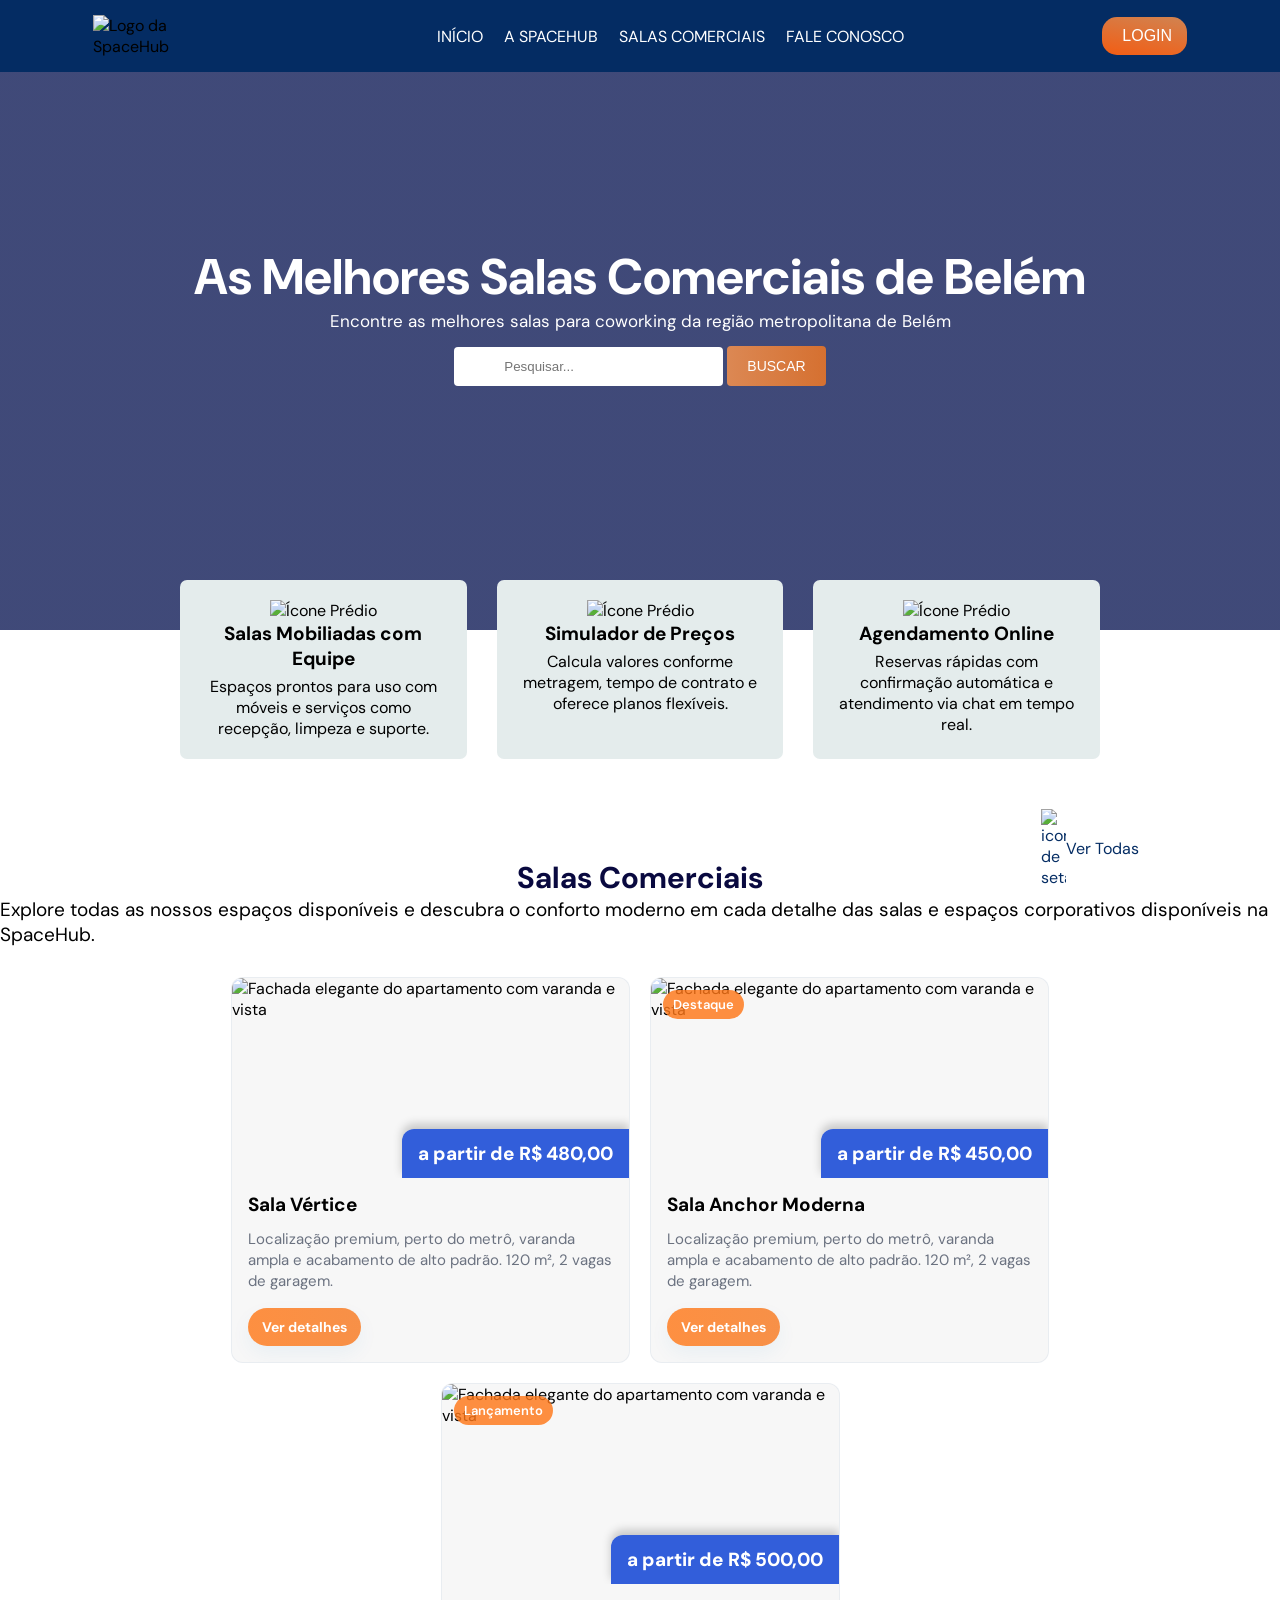
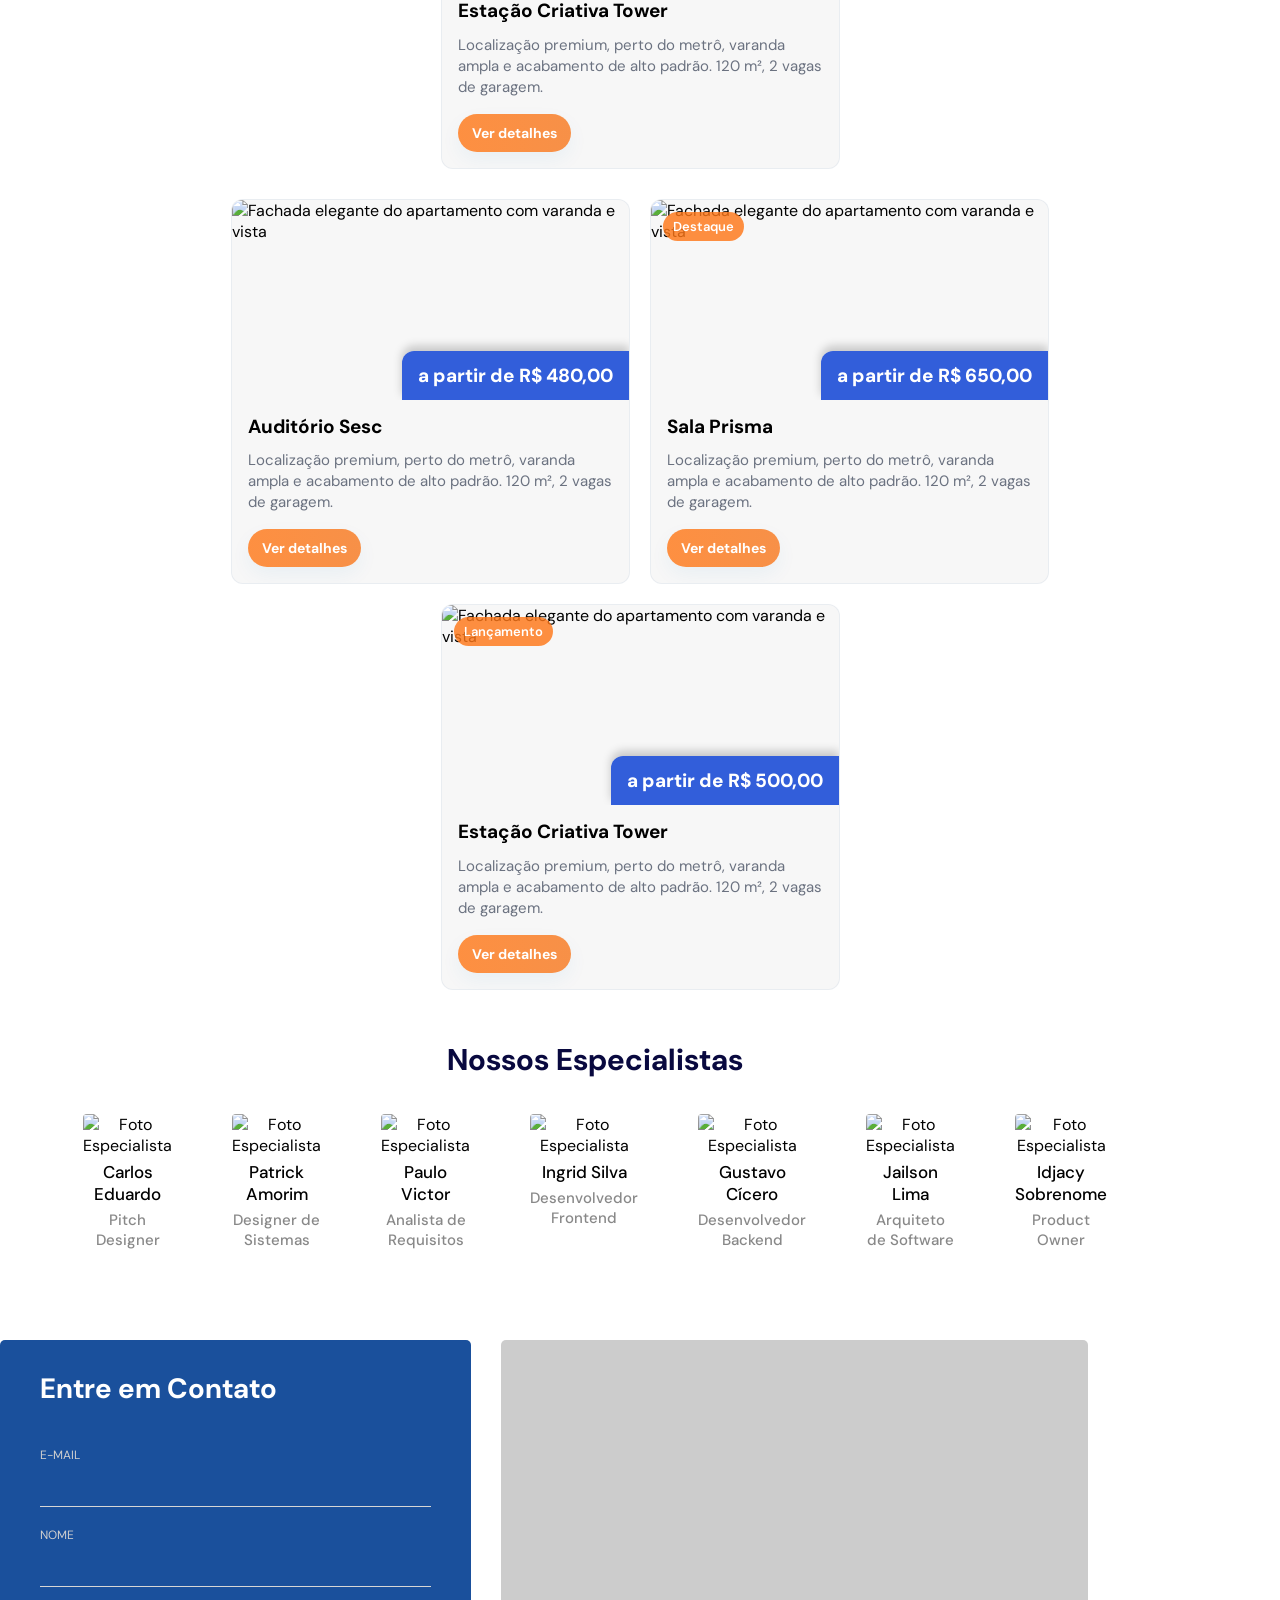
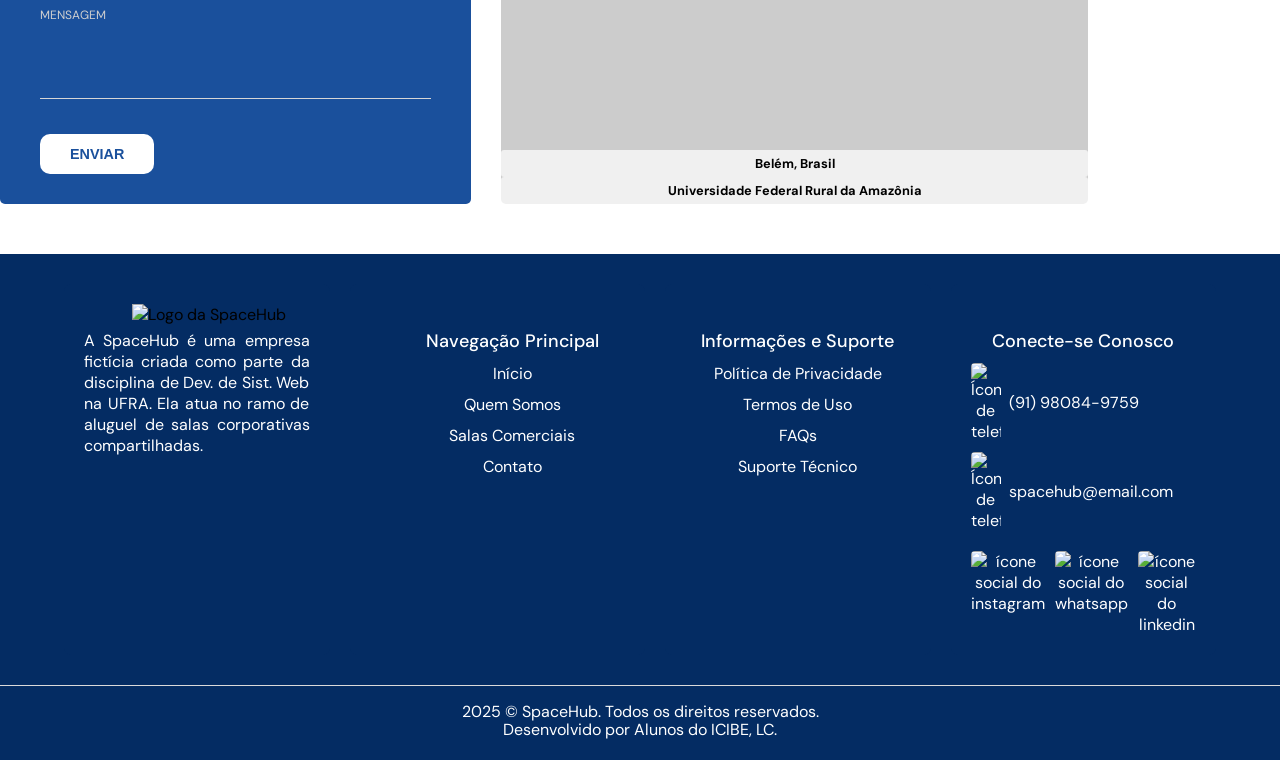
==== commit 45fe8347: "Atualizações" ====
--- a/index.html
+++ b/index.html
@@ -30,7 +30,6 @@
         <li><a href="index.html">INÍCIO</a></li>
         <li><a href="quem_somos.html">A SPACEHUB</a></li>
         <li><a href="salas_comerciais.html">SALAS COMERCIAIS</a></li>
-        <li><a href="espacos_trabalho.html">ESPAÇOS DE TRABALHO</a></li>
         <li><a href="contato.html">FALE CONOSCO</a></li>
       </ul>
       <button>
@@ -95,70 +94,6 @@
       </div>
     </div>
 
-    <!-- seção de espaços de trabalho card -->
-    <div class="container-principal">
-      <h2 class="titulo-principal">Encontre seu Espaço de Trabalho Perfeito</h2>
-      <p class="texto-principal">
-        Na SpaceHub oferecemos diversas opções para que você possa encontrar o
-        espaço perfeito para o seu negócio e atender suas necessidades
-      </p>
-      <div class="cards">
-        <div class="card-single">
-          <div class="media">
-            <img
-              src="https://raw.githubusercontent.com/ingridslv/repositorio-imagens/main/assets/img/spacehub/offices (1).png"
-              alt="Escritório com pessoas para sinalizar um serviço de escritório compartilhado"
-            />
-          </div>
-
-          <div class="content">
-            <h3 class="title">Salas Flex</h3>
-
-            <p class="descricao">
-              Espaço compartilhado por turno, ideal para profissionais autônomos
-              que precisam de um ambiente funcional por algumas horas.
-            </p>
-            <a class="btn" href="#"> Saber Mais </a>
-          </div>
-        </div>
-        <div class="card-single">
-          <div class="media">
-            <img
-              src="https://raw.githubusercontent.com/ingridslv/repositorio-imagens/main/assets/img/spacehub/offices (2).png"
-              alt="Escritório com pessoas para sinalizar um serviço de escritório compartilhado"
-            />
-          </div>
-
-          <div class="content">
-            <h3 class="title">Studio Pro</h3>
-
-            <p class="descricao">
-              Escritório privativo mobiliado e serviços inclusos, solução
-              perfeita para pequenas equipes ou empresas em crescimento.
-            </p>
-            <a class="btn" href="#"> Saber Mais </a>
-          </div>
-        </div>
-        <div class="card-single">
-          <div class="media">
-            <img
-              src="https://raw.githubusercontent.com/ingridslv/repositorio-imagens/main/assets/img/spacehub/offices (3).png"
-              alt="Escritório com pessoas para sinalizar um serviço de escritório compartilhado"
-            />
-          </div>
-
-          <div class="content">
-            <h3 class="title">Corporate Floor</h3>
-
-            <p class="descricao">
-              Andar corporativo com infraestrutura completa, indicado a médias e
-              grandes empresas que demandam exclusividade e suporte completo.
-            </p>
-            <a class="btn" href="#"> Saber Mais </a>
-          </div>
-        </div>
-      </div>
-    </div>
     <!-- --------------------------salas comerciais---------------------------- -->
     <div class="container-principal salas-comerciais">
       <div class="ver-botao">
@@ -178,12 +113,11 @@
       <div class="cards">
         <div class="card-single">
           <div class="media">
-            <span class="flag" aria-hidden="true">Flex</span>
             <img
               src="https://raw.githubusercontent.com/ingridslv/repositorio-imagens/main/assets/img/spacehub/Sala-Vertice1.png"
               alt="Fachada elegante do apartamento com varanda e vista"
             />
-            <div class="preco-destaque">R$ 10.000</div>
+            <div class="preco-destaque">a partir de R$ 480,00</div>
           </div>
 
           <div class="content">
@@ -198,12 +132,12 @@
         </div>
         <div class="card-single">
           <div class="media">
-            <span class="flag" aria-hidden="true">Studio Pro</span>
+            <span class="flag" aria-hidden="true">Destaque</span>
             <img
               src="https://raw.githubusercontent.com/ingridslv/repositorio-imagens/main/assets/img/spacehub/Sala-Anchor1.png"
               alt="Fachada elegante do apartamento com varanda e vista"
             />
-            <div class="preco-destaque">R$ 30.000</div>
+            <div class="preco-destaque">a partir de R$ 450,00</div>
           </div>
 
           <div class="content">
@@ -218,12 +152,73 @@
         </div>
         <div class="card-single">
           <div class="media">
-            <span class="flag" aria-hidden="true">Corporate Floor</span>
+            <span class="flag" aria-hidden="true">Lançamento</span>
             <img
               src="https://raw.githubusercontent.com/ingridslv/repositorio-imagens/main/assets/img/spacehub/estacao-criativa1.png"
               alt="Fachada elegante do apartamento com varanda e vista"
             />
-            <div class="preco-destaque">R$ 50.000</div>
+            <div class="preco-destaque">a partir de R$ 500,00</div>
+          </div>
+
+          <div class="content">
+            <h3 class="title">Estação Criativa Tower</h3>
+
+            <p class="descricao">
+              Localização premium, perto do metrô, varanda ampla e acabamento de
+              alto padrão. 120 m², 2 vagas de garagem.
+            </p>
+            <a class="btn" href="#"> Ver detalhes </a>
+          </div>
+        </div>
+      </div>
+      <div class="cards">
+        <div class="card-single">
+          <div class="media">
+            <img
+              src="https://raw.githubusercontent.com/ingridslv/repositorio-imagens/main/assets/img/spacehub/auditorio1.png"
+              alt="Fachada elegante do apartamento com varanda e vista"
+            />
+            <div class="preco-destaque">a partir de R$ 480,00</div>
+          </div>
+
+          <div class="content">
+            <h3 class="title">Auditório Sesc</h3>
+
+            <p class="descricao">
+              Localização premium, perto do metrô, varanda ampla e acabamento de
+              alto padrão. 120 m², 2 vagas de garagem.
+            </p>
+            <a class="btn" href="#"> Ver detalhes </a>
+          </div>
+        </div>
+        <div class="card-single">
+          <div class="media">
+            <span class="flag" aria-hidden="true">Destaque</span>
+            <img
+              src="https://raw.githubusercontent.com/ingridslv/repositorio-imagens/main/assets/img/spacehub/Sala-Prisma1.png"
+              alt="Fachada elegante do apartamento com varanda e vista"
+            />
+            <div class="preco-destaque">a partir de R$ 650,00</div>
+          </div>
+
+          <div class="content">
+            <h3 class="title">Sala Prisma</h3>
+
+            <p class="descricao">
+              Localização premium, perto do metrô, varanda ampla e acabamento de
+              alto padrão. 120 m², 2 vagas de garagem.
+            </p>
+            <a class="btn" href="#"> Ver detalhes </a>
+          </div>
+        </div>
+        <div class="card-single">
+          <div class="media">
+            <span class="flag" aria-hidden="true">Lançamento</span>
+            <img
+              src="https://raw.githubusercontent.com/ingridslv/repositorio-imagens/main/assets/img/spacehub/estacao-criativa1.png"
+              alt="Fachada elegante do apartamento com varanda e vista"
+            />
+            <div class="preco-destaque">a partir de R$ 500,00</div>
           </div>
 
           <div class="content">
@@ -470,13 +465,6 @@
       <p style="margin-top: -3px">Desenvolvido por Alunos do ICIBE, LC.</p>
     </div>
 
-    <script>
-      const icon = document.querySelector(".img-mobile");
-      const menu = document.querySelector(".header-menu");
-
-      icon.addEventListener("click", () => {
-        menu.classList.toggle("active");
-      });
-    </script>
+    <script src="script.js"></script>
   </body>
 </html>
